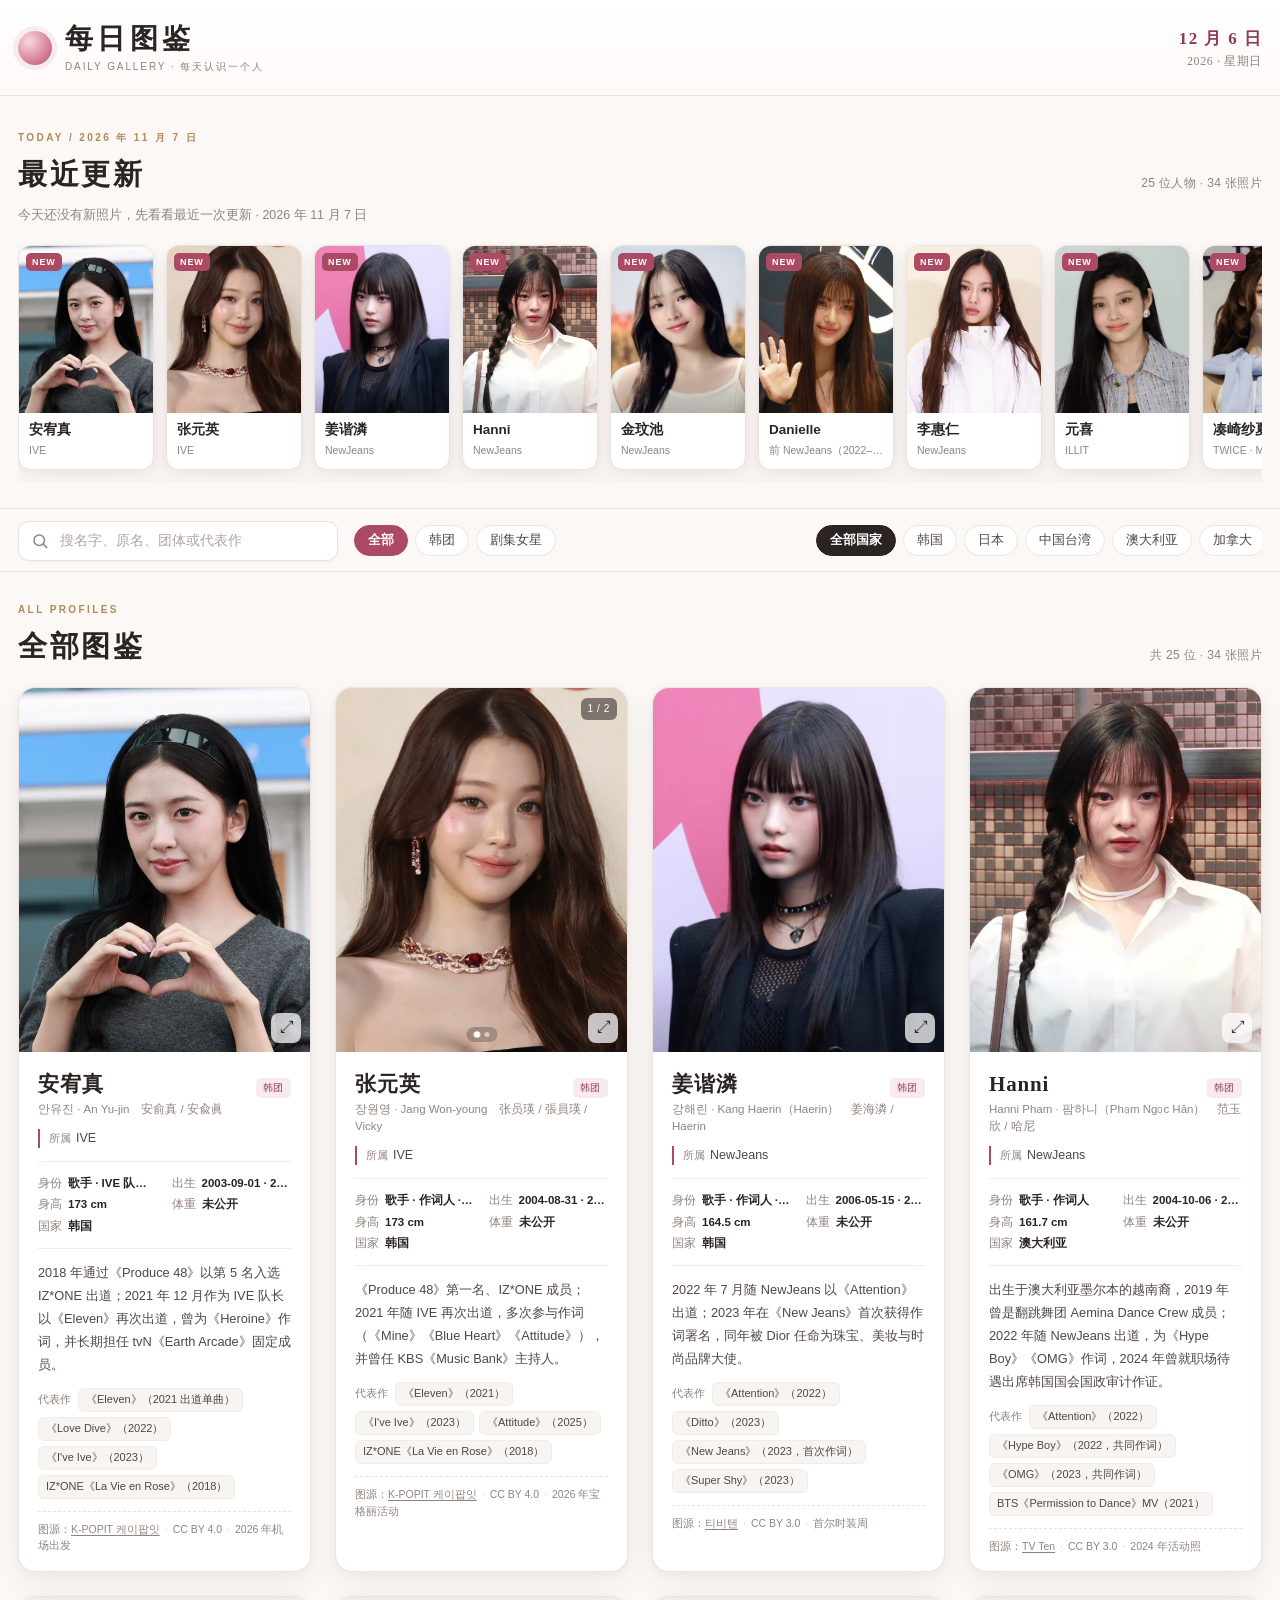
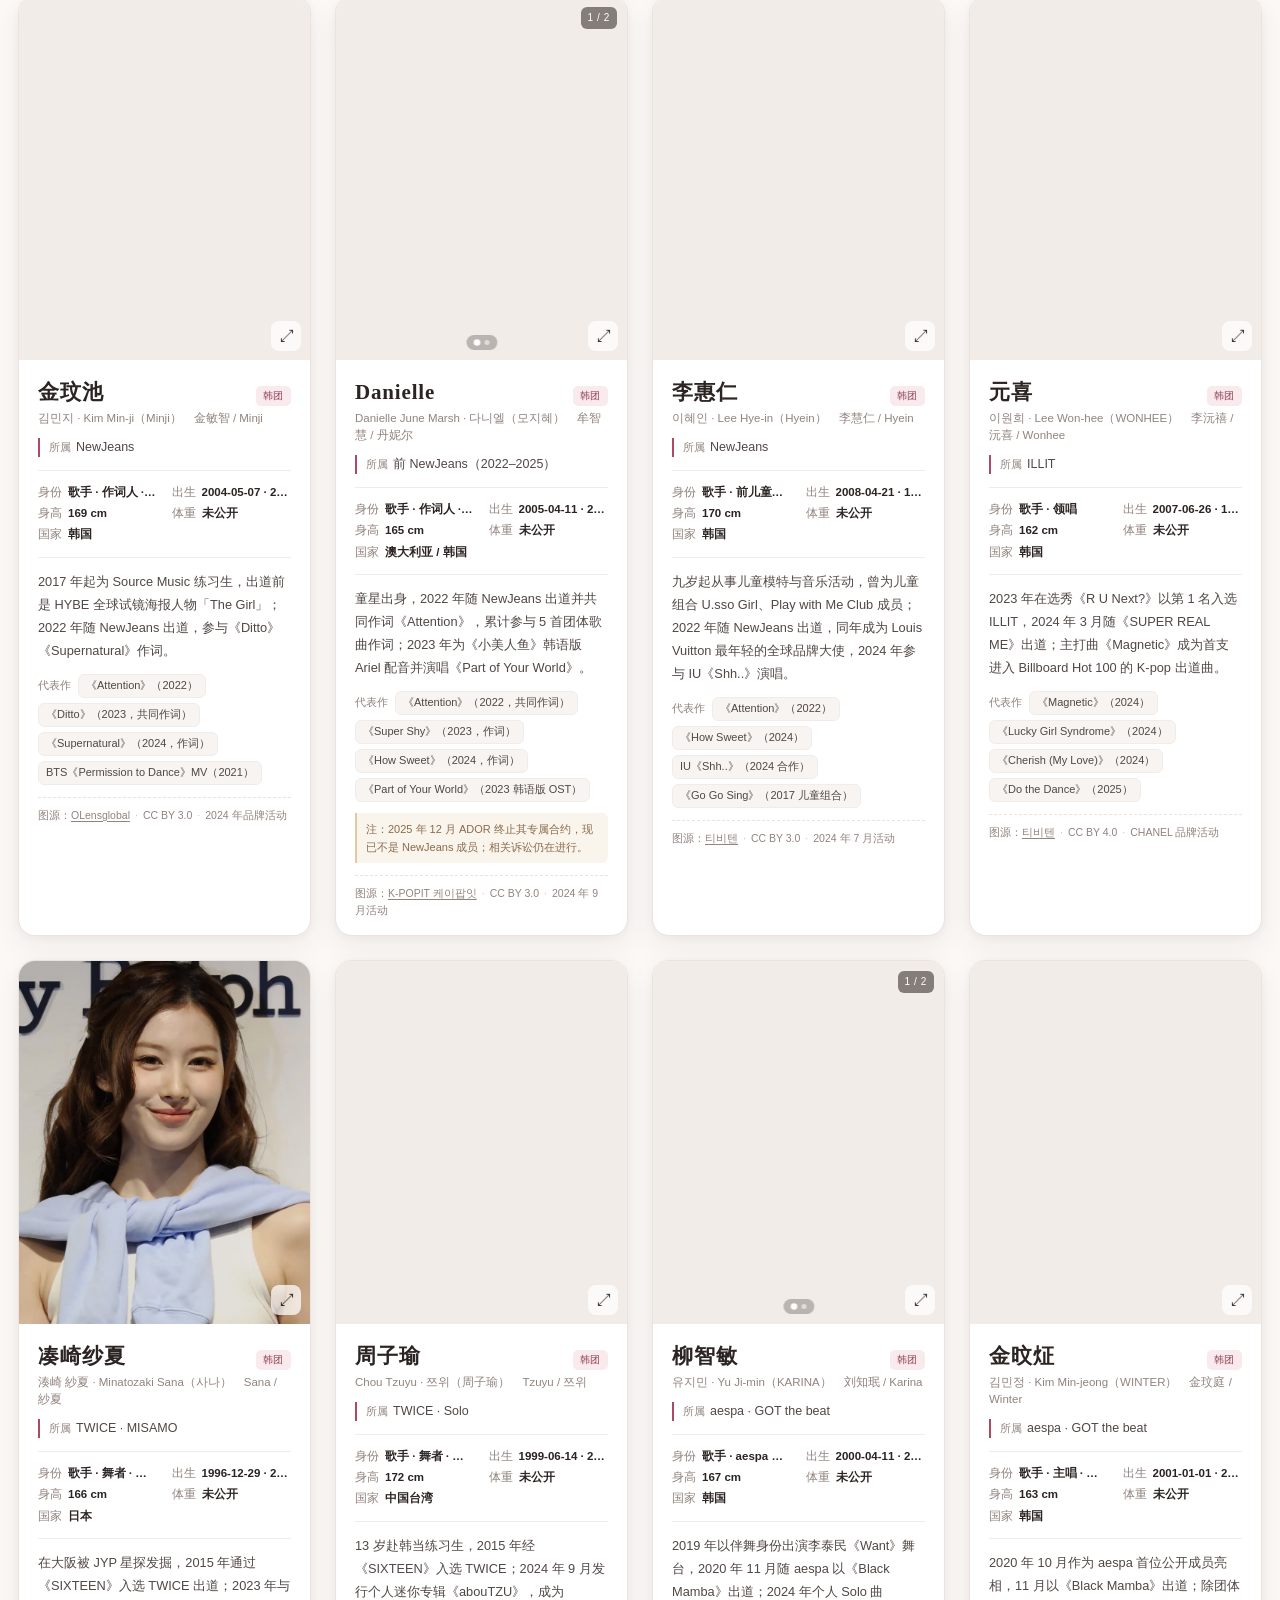
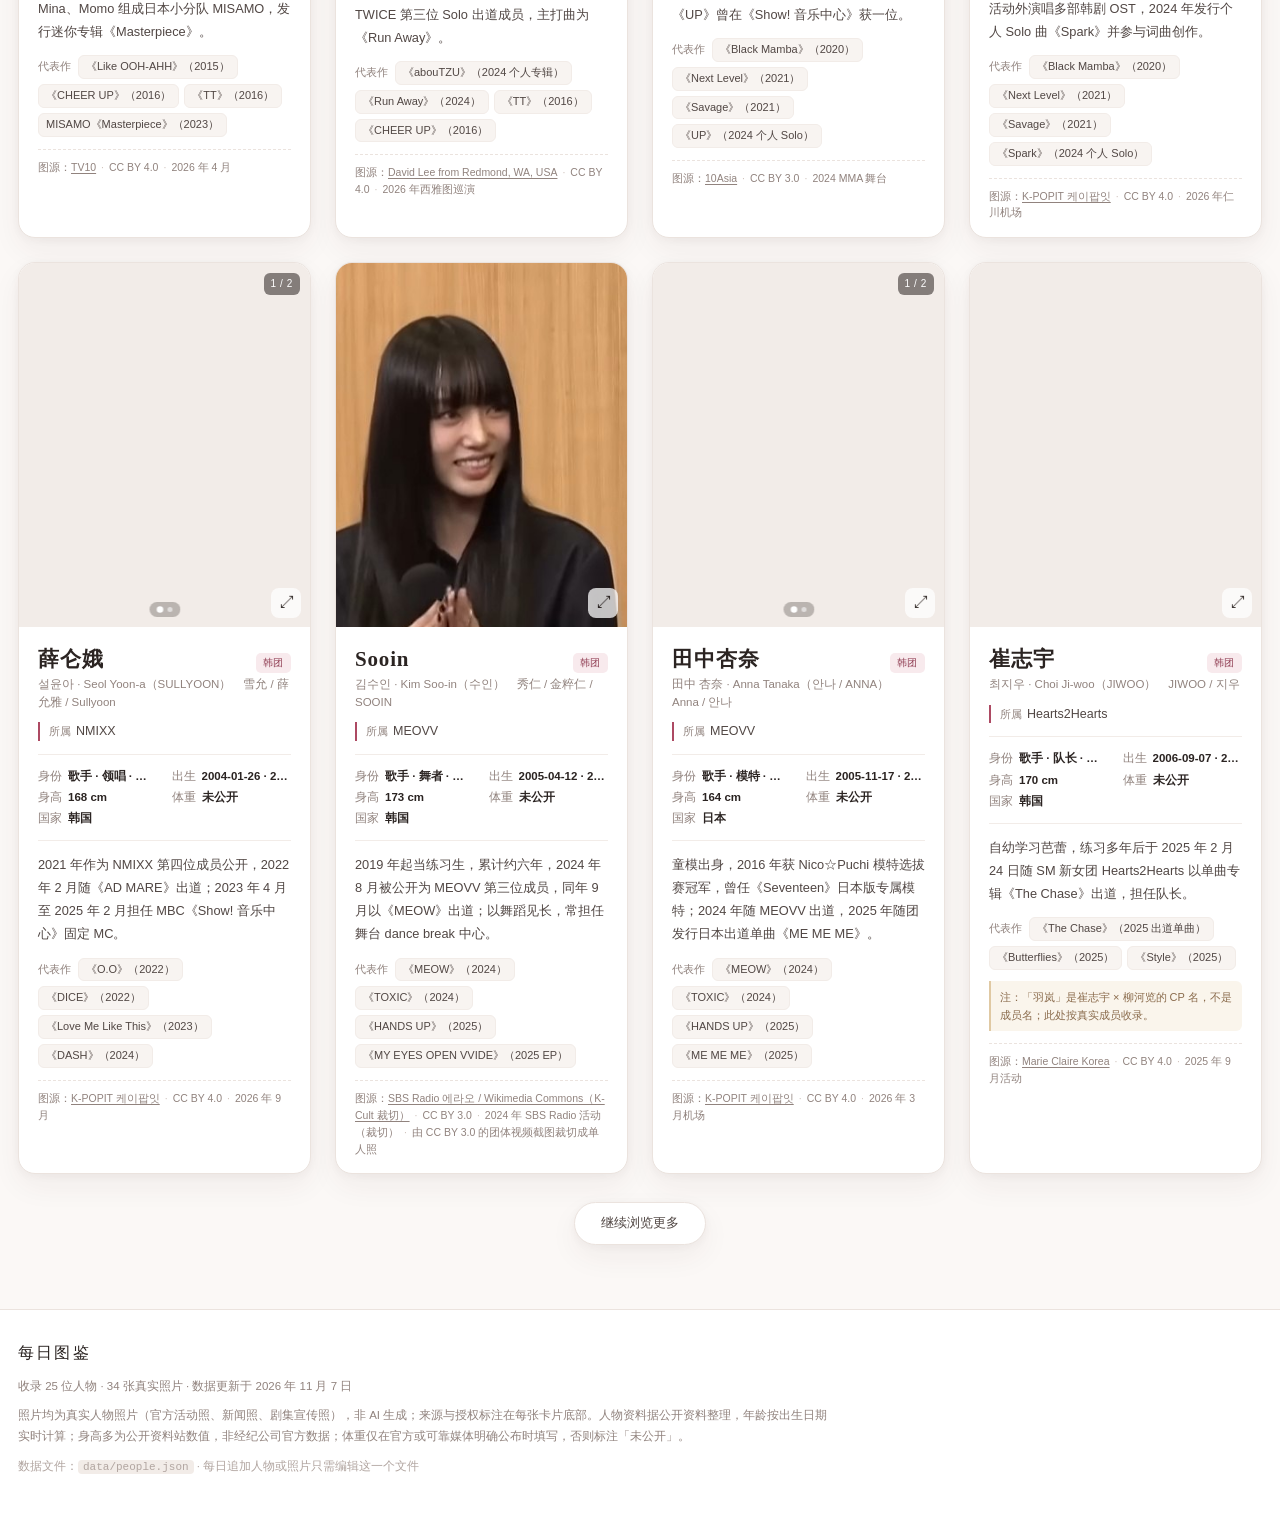
==== index.html @ e7235c6b "每日图鉴：25 位人物 / 34 张真实照片，数据与页面分离" ====
<!DOCTYPE html>
<html lang="zh-CN">
<head>
<meta charset="utf-8">
<meta name="viewport" content="width=device-width, initial-scale=1, viewport-fit=cover">
<meta name="theme-color" content="#fbf8f6">
<meta name="description" content="每日图鉴 — 每天更新的韩团成员与剧集女星人物图鉴，真实照片、中文资料。">
<title>每日图鉴 · Daily Gallery</title>
<link rel="stylesheet" href="styles.css">
</head>
<body>

<header class="site-header">
  <div class="wrap header-inner">
    <div class="brand">
      <span class="brand-mark" aria-hidden="true"></span>
      <div>
        <h1>每日图鉴</h1>
        <p class="brand-sub">DAILY GALLERY · 每天认识一个人</p>
      </div>
    </div>
    <div class="header-date" id="headerDate"></div>
  </div>
</header>

<main>
  <section class="today-section wrap" aria-labelledby="todayTitle">
    <div class="section-head">
      <div>
        <p class="eyebrow">TODAY / <span id="todayDateLabel"></span></p>
        <h2 id="todayTitle">今日更新</h2>
      </div>
      <span class="section-count" id="todayCount"></span>
    </div>
    <p class="section-desc" id="todayDesc"></p>
    <div class="today-strip" id="todayStrip" aria-label="今日更新人物，可左右滑动"></div>
  </section>

  <div class="toolbar" id="toolbar">
    <div class="wrap toolbar-inner">
      <div class="search-box">
        <svg viewBox="0 0 24 24" width="18" height="18" aria-hidden="true"><circle cx="11" cy="11" r="7" fill="none" stroke="currentColor" stroke-width="2"/><path d="M16.5 16.5 21 21" fill="none" stroke="currentColor" stroke-width="2" stroke-linecap="round"/></svg>
        <input id="searchInput" type="search" placeholder="搜名字、原名、团体或代表作" autocomplete="off" aria-label="搜索人物">
        <button id="clearSearch" class="clear-btn" type="button" aria-label="清空搜索" hidden>&times;</button>
      </div>
      <div class="chip-row" id="categoryChips" aria-label="按类别筛选"></div>
      <div class="chip-row" id="countryChips" aria-label="按国家筛选"></div>
    </div>
  </div>

  <section class="gallery-section wrap" aria-labelledby="allTitle">
    <div class="section-head">
      <div>
        <p class="eyebrow">ALL PROFILES</p>
        <h2 id="allTitle">全部图鉴</h2>
      </div>
      <span class="section-count" id="resultCount"></span>
    </div>
    <div class="card-grid" id="cardGrid"></div>
    <div id="emptyState" class="empty-state" hidden>
      <p>没有找到匹配的人物</p>
      <span>换个关键词，或把筛选条件改回「全部」试试</span>
    </div>
    <div class="load-more-wrap">
      <button id="loadMore" class="load-more" type="button" hidden>继续浏览更多</button>
      <div id="sentinel" aria-hidden="true"></div>
      <p class="end-note" id="endNote" hidden>已经看到全部啦 · 明天再来</p>
    </div>
  </section>
</main>

<footer class="site-footer">
  <div class="wrap">
    <p class="footer-title">每日图鉴</p>
    <p id="footerStats"></p>
    <p>照片均为真实人物照片（官方活动照、新闻照、剧集宣传照），非 AI 生成；来源与授权标注在每张卡片底部。人物资料据公开资料整理，年龄按出生日期实时计算；身高多为公开资料站数值，非经纪公司官方数据；体重仅在官方或可靠媒体明确公布时填写，否则标注「未公开」。</p>
    <p class="footer-small">数据文件：<code>data/people.json</code> · 每日追加人物或照片只需编辑这一个文件</p>
  </div>
</footer>

<div class="lightbox" id="lightbox" hidden role="dialog" aria-modal="true" aria-label="照片查看">
  <button class="lb-btn lb-close" id="lbClose" type="button" aria-label="关闭">&times;</button>
  <button class="lb-btn lb-prev" id="lbPrev" type="button" aria-label="上一张">&#8249;</button>
  <figure class="lb-figure">
    <img id="lbImg" src="" alt="">
    <figcaption class="lb-meta">
      <strong id="lbName"></strong>
      <span id="lbCaption"></span>
      <span id="lbCredit"></span>
      <a id="lbSource" href="#" target="_blank" rel="noopener noreferrer">查看原图与授权信息</a>
    </figcaption>
  </figure>
  <button class="lb-btn lb-next" id="lbNext" type="button" aria-label="下一张">&#8250;</button>
</div>

<div id="errorBox" class="error-box" hidden></div>

<script src="app.js"></script>
</body>
</html>
---- styles.css ----
:root{
  --bg:#fbf8f6;
  --surface:#ffffff;
  --ink:#2b2422;
  --ink-soft:#514744;
  --muted:#91837e;
  --line:#ebe3de;
  --line-soft:#f2ece8;
  --accent:#ad4a63;
  --accent-deep:#8e3a50;
  --accent-soft:#f8eaed;
  --gold:#b08b57;
  --shadow:0 2px 8px rgba(70,45,40,.045),0 12px 30px rgba(70,45,40,.055);
  --shadow-hover:0 6px 16px rgba(70,45,40,.08),0 22px 48px rgba(70,45,40,.10);
  --serif:"Noto Serif SC","Songti SC","STSong","SimSun",Georgia,serif;
  --sans:-apple-system,BlinkMacSystemFont,"PingFang SC","Hiragino Sans GB","Microsoft YaHei","Helvetica Neue",Arial,sans-serif;
}
*{box-sizing:border-box}
[hidden]{display:none !important}
html{scroll-behavior:smooth}
body{
  margin:0;background:var(--bg);color:var(--ink);font-family:var(--sans);
  -webkit-font-smoothing:antialiased;text-rendering:optimizeLegibility;
  font-size:15px;line-height:1.6;
}
img{display:block;max-width:100%}
button,input{font:inherit;color:inherit}
button{cursor:pointer}
a{color:var(--accent-deep)}
.wrap{width:100%;max-width:1280px;margin:0 auto;padding:0 18px}

/* ---------- header ---------- */
.site-header{
  background:linear-gradient(180deg,#fff 0%,#fdf9f7 100%);
  border-bottom:1px solid var(--line);
}
.header-inner{
  display:flex;align-items:center;justify-content:space-between;gap:12px;
  padding-top:22px;padding-bottom:20px;
}
.brand{display:flex;align-items:center;gap:13px}
.brand-mark{
  width:34px;height:34px;border-radius:50%;flex:none;
  background:radial-gradient(circle at 32% 30%,#f6d8de,#d98ba0 55%,#ad4a63);
  box-shadow:0 0 0 5px rgba(173,74,99,.09);
}
.brand h1{
  margin:0;font-family:var(--serif);font-size:25px;font-weight:700;
  letter-spacing:.16em;line-height:1.2;
}
.brand-sub{margin:3px 0 0;font-size:10px;letter-spacing:.19em;color:var(--muted);text-transform:uppercase}
.header-date{
  font-family:var(--serif);font-size:12px;color:var(--muted);
  letter-spacing:.05em;text-align:right;white-space:nowrap;
}
.header-date b{display:block;font-size:17px;color:var(--accent-deep);font-weight:600;letter-spacing:.08em}

/* ---------- sections ---------- */
.today-section{padding-top:34px;padding-bottom:26px}
.section-head{display:flex;align-items:flex-end;justify-content:space-between;gap:12px}
.eyebrow{
  margin:0 0 5px;font-size:10px;letter-spacing:.24em;color:var(--gold);
  font-weight:700;text-transform:uppercase;
}
.section-head h2{
  margin:0;font-family:var(--serif);font-size:26px;font-weight:700;letter-spacing:.09em;
}
.section-count{
  font-size:12px;color:var(--muted);letter-spacing:.03em;padding-bottom:4px;white-space:nowrap;
}
.section-desc{margin:8px 0 0;color:var(--muted);font-size:12.5px}
.today-strip{
  display:flex;gap:12px;overflow-x:auto;overflow-y:hidden;
  margin-top:18px;padding:2px 2px 12px;
  scroll-snap-type:x mandatory;-webkit-overflow-scrolling:touch;
  scrollbar-width:thin;
}
.today-strip::-webkit-scrollbar{height:5px}
.today-strip::-webkit-scrollbar-thumb{background:var(--line);border-radius:9px}
.today-card{
  flex:0 0 124px;scroll-snap-align:start;background:var(--surface);
  border:1px solid var(--line);border-radius:13px;padding:0;overflow:hidden;
  text-align:left;box-shadow:var(--shadow);position:relative;
  transition:transform .2s ease,box-shadow .2s ease;
}
.today-card:active{transform:scale(.97)}
.today-card img{width:100%;aspect-ratio:4/5;object-fit:cover;object-position:50% 22%;background:var(--line-soft)}
.today-card .t-body{padding:8px 10px 10px;display:block}
.today-name{display:block;font-size:13.5px;font-weight:700;line-height:1.35;white-space:nowrap;overflow:hidden;text-overflow:ellipsis}
.today-group{display:block;font-size:10.5px;color:var(--muted);margin-top:2px;white-space:nowrap;overflow:hidden;text-overflow:ellipsis}
.today-new{
  position:absolute;top:7px;left:7px;background:var(--accent);color:#fff;
  font-size:9px;font-weight:700;letter-spacing:.1em;padding:2px 6px;border-radius:5px;
}

/* ---------- toolbar ---------- */
.toolbar{
  position:sticky;top:0;z-index:30;
  background:rgba(251,248,246,.93);backdrop-filter:blur(12px);
  -webkit-backdrop-filter:blur(12px);
  border-top:1px solid var(--line);border-bottom:1px solid var(--line);
}
.toolbar-inner{padding-top:12px;padding-bottom:10px}
.search-box{
  display:flex;align-items:center;gap:9px;background:var(--surface);
  border:1px solid var(--line);border-radius:11px;padding:0 12px;height:42px;
  box-shadow:0 1px 3px rgba(70,45,40,.03);
}
.search-box:focus-within{border-color:#d9a9b6;box-shadow:0 0 0 3px var(--accent-soft)}
.search-box svg{color:var(--muted);flex:none}
.search-box input{
  border:0;outline:0;background:transparent;width:100%;font-size:14px;min-width:0;
  -webkit-appearance:none;appearance:none;
}
.search-box input::placeholder{color:#b1a5a0}
.clear-btn{border:0;background:transparent;font-size:22px;line-height:1;color:var(--muted);padding:0 2px}
.chip-row{
  display:flex;gap:7px;overflow-x:auto;padding-top:10px;
  scrollbar-width:none;-webkit-overflow-scrolling:touch;
}
.chip-row::-webkit-scrollbar{display:none}
.chip{
  flex:none;border:1px solid var(--line);background:var(--surface);
  color:var(--ink-soft);border-radius:999px;padding:5px 13px;
  font-size:12.5px;line-height:1.5;white-space:nowrap;
  transition:background .16s,color .16s,border-color .16s;
}
.chip:hover{border-color:#d9a9b6}
.chip.active{background:var(--accent);border-color:var(--accent);color:#fff;font-weight:600}
.chip-row.country .chip.active{background:var(--ink);border-color:var(--ink)}

/* ---------- cards ---------- */
.gallery-section{padding-top:30px;padding-bottom:20px}
.card-grid{display:grid;grid-template-columns:1fr;gap:22px;margin-top:18px}
.card{
  background:var(--surface);border:1px solid var(--line);border-radius:17px;
  overflow:hidden;box-shadow:var(--shadow);
  transition:box-shadow .25s ease,transform .25s ease;
  scroll-margin-top:150px;
}
.card:hover{box-shadow:var(--shadow-hover)}
.card.flash{animation:flash 1.5s ease}
@keyframes flash{0%,100%{box-shadow:var(--shadow)}25%{box-shadow:0 0 0 3px var(--accent-soft),var(--shadow-hover)}}
.card-photo{
  position:relative;overflow:hidden;background:var(--line-soft);
  aspect-ratio:4/5;
}
.photo-track{display:flex;height:100%;transition:transform .35s cubic-bezier(.25,.8,.3,1);touch-action:pan-y}
.photo-track img{
  flex:0 0 100%;width:100%;height:100%;object-fit:cover;
  object-position:50% 22%;background:var(--line-soft);
}
.photo-nav{
  position:absolute;top:50%;transform:translateY(-50%);
  width:30px;height:42px;border:0;border-radius:8px;
  background:rgba(255,255,255,.78);color:var(--ink);
  font-size:25px;line-height:1;display:flex;align-items:center;justify-content:center;
  opacity:0;transition:opacity .2s;backdrop-filter:blur(4px);
}
.card:hover .photo-nav,.card-photo:focus-within .photo-nav{opacity:1}
.photo-nav.prev{left:8px}.photo-nav.next{right:8px}
.photo-nav:hover{background:#fff}
.photo-dots{
  position:absolute;bottom:10px;left:50%;transform:translateX(-50%);
  display:flex;gap:5px;background:rgba(43,36,34,.28);padding:5px 8px;border-radius:999px;
  backdrop-filter:blur(4px);
}
.photo-dots i{width:5px;height:5px;border-radius:50%;background:rgba(255,255,255,.55);display:block}
.photo-dots i.on{background:#fff;transform:scale(1.3)}
.photo-index{
  position:absolute;top:10px;right:10px;background:rgba(43,36,34,.55);color:#fff;
  font-size:10px;letter-spacing:.06em;padding:3px 7px;border-radius:6px;
}
.card-new{
  position:absolute;top:10px;left:10px;background:var(--accent);color:#fff;
  font-size:9.5px;font-weight:700;letter-spacing:.12em;padding:3px 8px;border-radius:6px;
  box-shadow:0 2px 8px rgba(142,58,80,.28);
}
.photo-zoom{
  position:absolute;bottom:9px;right:9px;width:30px;height:30px;border:0;border-radius:8px;
  background:rgba(255,255,255,.82);color:var(--ink);font-size:15px;line-height:1;
  display:flex;align-items:center;justify-content:center;opacity:.9;
}
.card-body{padding:16px 17px 15px}
.name-row{display:flex;align-items:baseline;justify-content:space-between;gap:8px}
.name-row h3{
  margin:0;font-family:var(--serif);font-size:21px;font-weight:700;letter-spacing:.04em;line-height:1.35;
}
.cat-tag{
  flex:none;font-size:10px;letter-spacing:.06em;color:var(--accent-deep);
  background:var(--accent-soft);border-radius:5px;padding:2px 7px;
}
.cat-tag.drama{color:#6a5a2f;background:#f6f0e2}
.original-name{margin:3px 0 0;font-size:11.5px;color:var(--muted);line-height:1.5;word-break:break-word}
.group-line{
  margin:11px 0 0;font-size:12.5px;color:var(--ink-soft);
  border-left:2px solid var(--accent);padding-left:9px;line-height:1.5;
}
.group-line span{color:var(--muted);font-size:11px;margin-right:5px}
.facts{
  display:grid;grid-template-columns:1fr 1fr;gap:0 14px;
  margin-top:13px;padding:11px 0;border-top:1px solid var(--line-soft);border-bottom:1px solid var(--line-soft);
}
.fact{min-width:0;display:flex;gap:6px;font-size:11.5px;line-height:1.85}
.fact .k{color:var(--muted);flex:none}
.fact .v{color:var(--ink);font-weight:600;overflow:hidden;text-overflow:ellipsis;white-space:nowrap}
.fact.wide{grid-column:1/-1}
.bio{margin:12px 0 0;font-size:12.8px;line-height:1.8;color:var(--ink-soft)}
.works{margin-top:12px;display:flex;flex-wrap:wrap;gap:5px;align-items:center}
.works .works-label{font-size:11px;color:var(--muted);margin-right:2px}
.work{
  font-size:11px;line-height:1.45;color:var(--ink-soft);
  background:#f8f4f1;border:1px solid var(--line-soft);
  border-radius:6px;padding:3px 7px;
}
.note{
  margin:11px 0 0;font-size:11px;line-height:1.65;color:#8a6b4c;
  background:#faf5ec;border-left:2px solid #e0c9a3;padding:7px 9px;border-radius:0 6px 6px 0;
}
.credit{
  margin:12px 0 0;padding-top:9px;border-top:1px dashed var(--line);
  font-size:10.5px;line-height:1.6;color:var(--muted);word-break:break-word;
}
.credit a{color:var(--muted);text-decoration:underline;text-underline-offset:2px}
.credit a:hover{color:var(--accent-deep)}
.credit .sep{margin:0 5px;color:#cfc3bd}

/* ---------- load more / empty ---------- */
.load-more-wrap{text-align:center;padding:28px 0 10px}
.load-more{
  border:1px solid var(--line);background:var(--surface);color:var(--ink-soft);
  border-radius:999px;padding:10px 26px;font-size:13px;box-shadow:var(--shadow);
}
.load-more:hover{border-color:#d9a9b6;color:var(--accent-deep)}
.end-note{font-size:11.5px;color:var(--muted);letter-spacing:.06em;margin:8px 0 0}
.empty-state{text-align:center;padding:60px 10px;color:var(--muted)}
.empty-state p{margin:0 0 6px;font-family:var(--serif);font-size:18px;color:var(--ink-soft)}
.empty-state span{font-size:12px}

/* ---------- footer ---------- */
.site-footer{
  margin-top:34px;border-top:1px solid var(--line);background:#fff;
  padding:28px 0 38px;color:var(--muted);font-size:11.5px;line-height:1.85;
}
.footer-title{font-family:var(--serif);font-size:16px;color:var(--ink);letter-spacing:.14em;margin:0 0 8px}
.site-footer p{margin:0 0 8px;max-width:820px}
.site-footer code{background:var(--line-soft);padding:1px 5px;border-radius:4px;font-size:11px}
.footer-small{color:#b1a5a0}

/* ---------- lightbox ---------- */
.lightbox{
  position:fixed;inset:0;z-index:100;background:rgba(24,18,17,.94);
  display:flex;align-items:center;justify-content:center;padding:16px;
}
.lb-figure{margin:0;max-width:min(92vw,760px);display:flex;flex-direction:column;align-items:center;gap:12px}
.lb-figure img{
  max-width:100%;max-height:76vh;object-fit:contain;border-radius:8px;
  box-shadow:0 20px 60px rgba(0,0,0,.5);background:#2a2321;
}
.lb-meta{
  color:#f3eae7;font-size:11.5px;line-height:1.7;text-align:center;
  display:flex;flex-direction:column;gap:2px;max-width:min(92vw,760px);
}
.lb-meta strong{font-family:var(--serif);font-size:16px;letter-spacing:.06em}
.lb-meta span{color:#c2b3ae}
.lb-meta a{color:#e5a9b8;margin-top:4px;font-size:11px}
.lb-btn{
  position:absolute;top:50%;transform:translateY(-50%);
  border:0;background:rgba(255,255,255,.13);color:#fff;
  width:42px;height:52px;border-radius:10px;font-size:30px;line-height:1;
  display:flex;align-items:center;justify-content:center;
}
.lb-btn:hover{background:rgba(255,255,255,.24)}
.lb-prev{left:12px}.lb-next{right:12px}
.lb-close{top:16px;right:16px;transform:none;width:38px;height:38px;font-size:26px;background:transparent}
.error-box{
  margin:24px auto;max-width:640px;padding:16px 18px;border-radius:12px;
  background:#fff3f3;border:1px solid #f0c9c9;color:#8e3a3a;font-size:13px;line-height:1.8;
}

/* ---------- responsive ---------- */
@media (min-width:600px){
  .card-grid{grid-template-columns:repeat(2,minmax(0,1fr));gap:24px}
  .today-card{flex-basis:136px}
  .brand h1{font-size:28px}
}
@media (min-width:940px){
  .card-grid{grid-template-columns:repeat(3,minmax(0,1fr))}
  .card-body{padding:18px 19px 16px}
  .toolbar-inner{display:grid;grid-template-columns:minmax(240px,320px) 1fr 1fr;gap:16px;align-items:center}
  .chip-row{padding-top:0;justify-content:flex-start}
  .search-box{height:40px}
  .section-head h2{font-size:29px}
}
@media (min-width:1240px){
  .card-grid{grid-template-columns:repeat(4,minmax(0,1fr))}
}
@media (max-width:599px){
  .photo-nav{opacity:.85;width:27px;height:38px;font-size:22px;background:rgba(255,255,255,.6)}
  .header-inner{padding-top:16px;padding-bottom:15px}
  .brand h1{font-size:22px}
  .brand-mark{width:28px;height:28px}
  .header-date{font-size:10px}
  .header-date b{font-size:14px}
  .section-head h2{font-size:23px}
  .today-section{padding-top:26px}
  .card-grid{gap:18px}
  .wrap{padding-left:14px;padding-right:14px}
  .lb-prev{left:4px}.lb-next{right:4px}
  .lb-btn{width:34px;height:44px;font-size:24px}
}
@media (prefers-reduced-motion:reduce){
  *{animation-duration:.01ms !important;transition-duration:.01ms !important;scroll-behavior:auto !important}
}
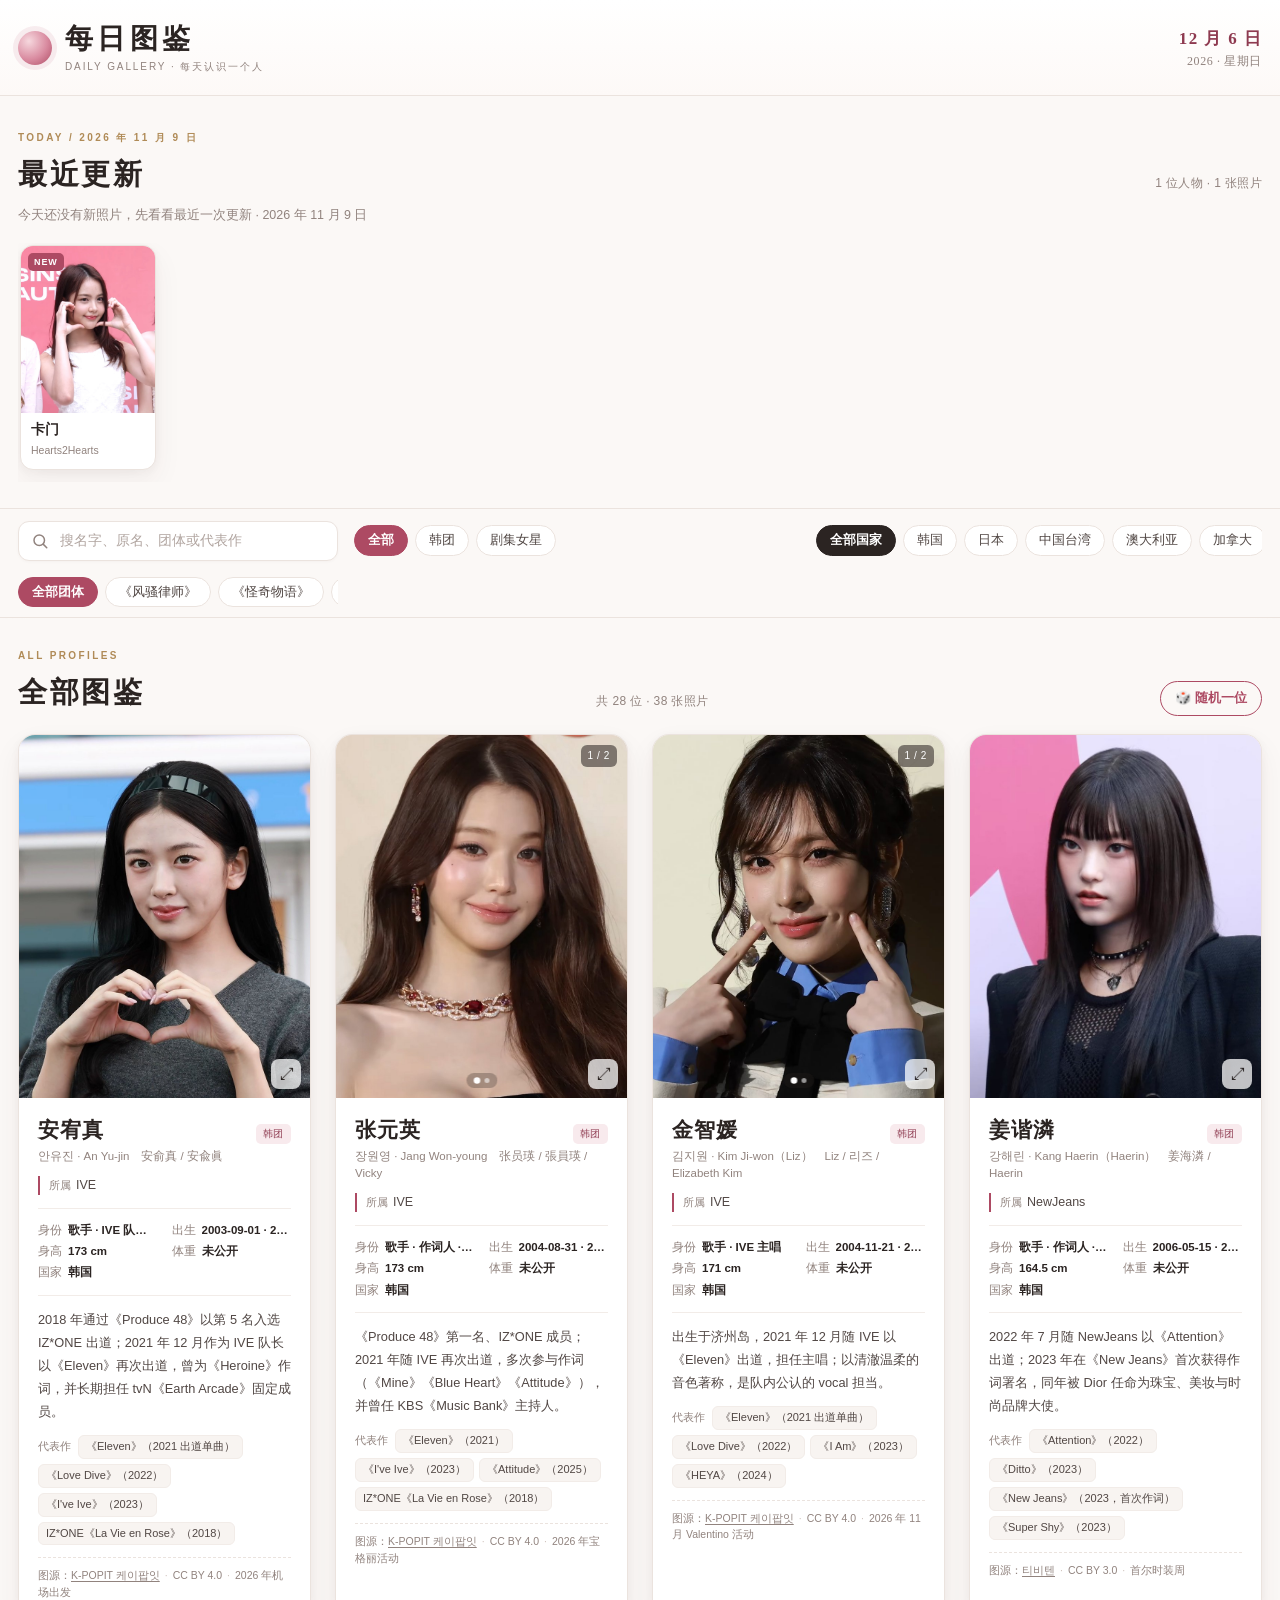
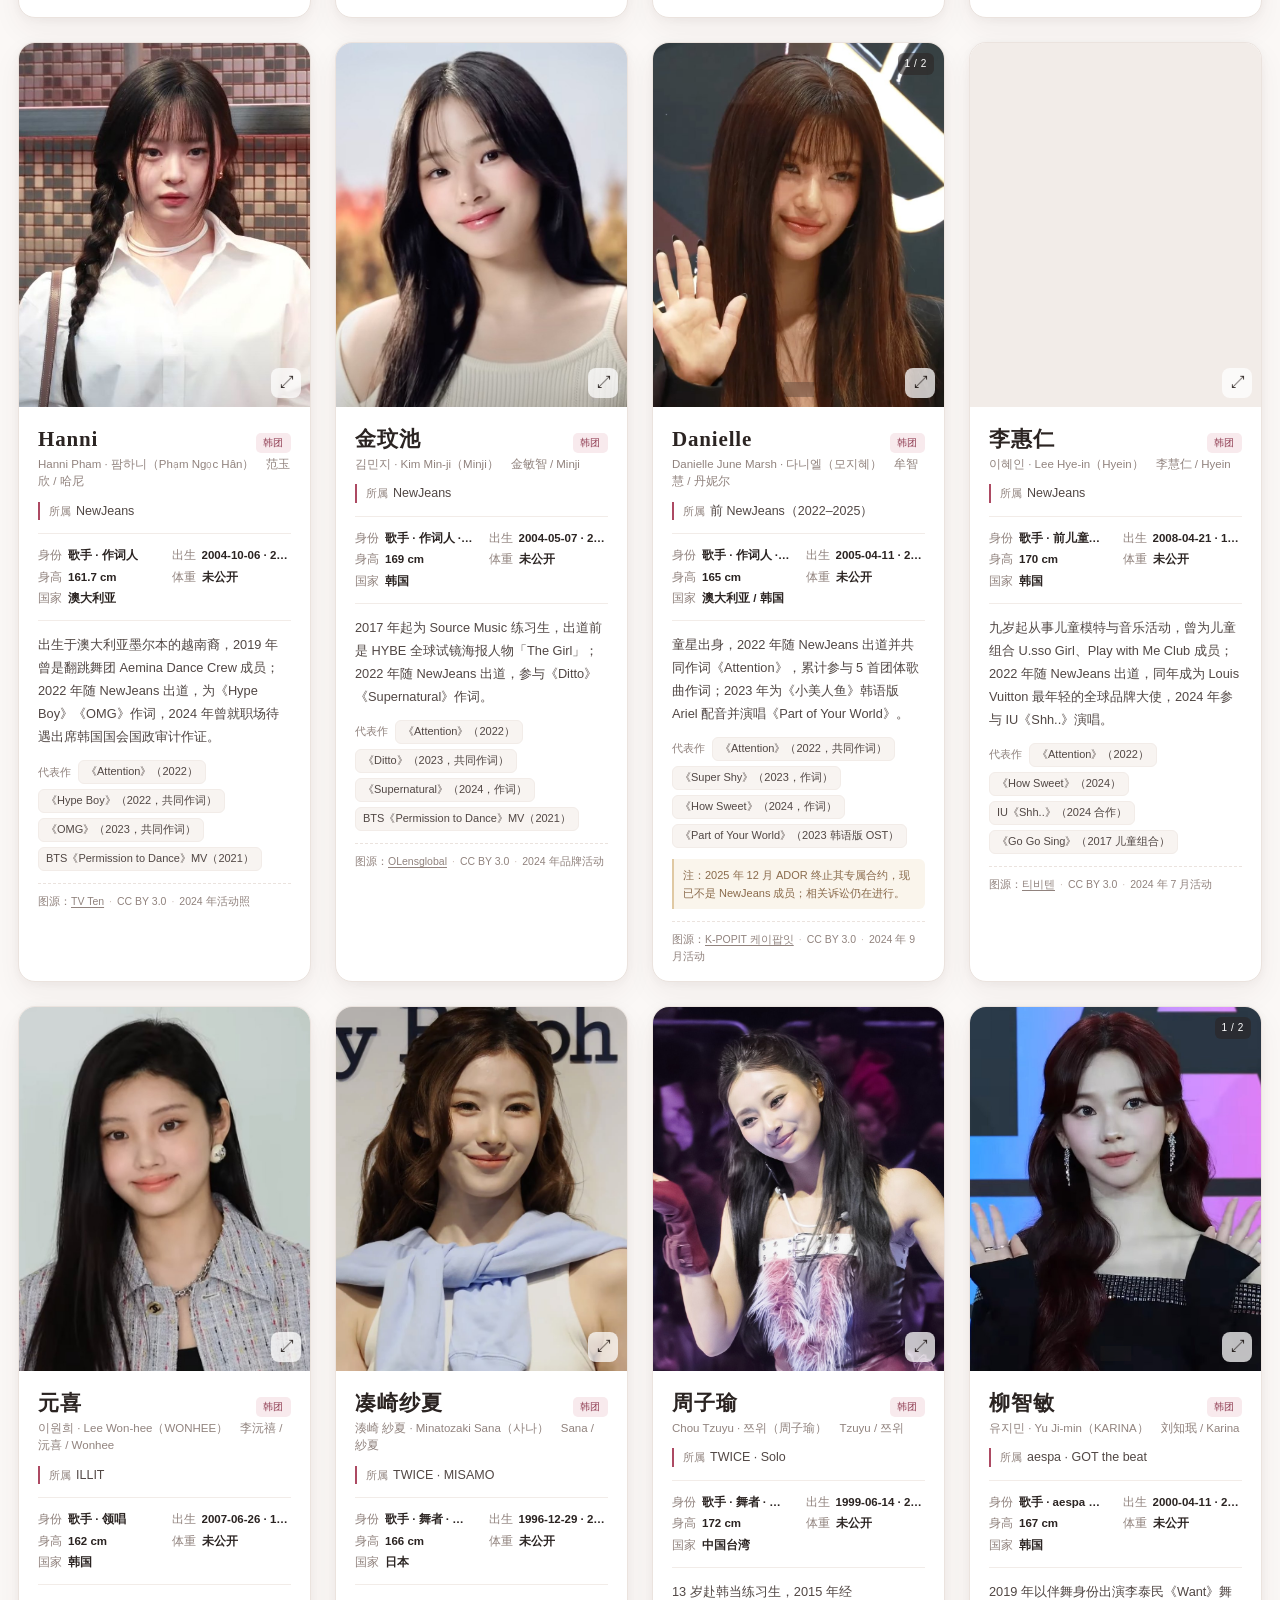
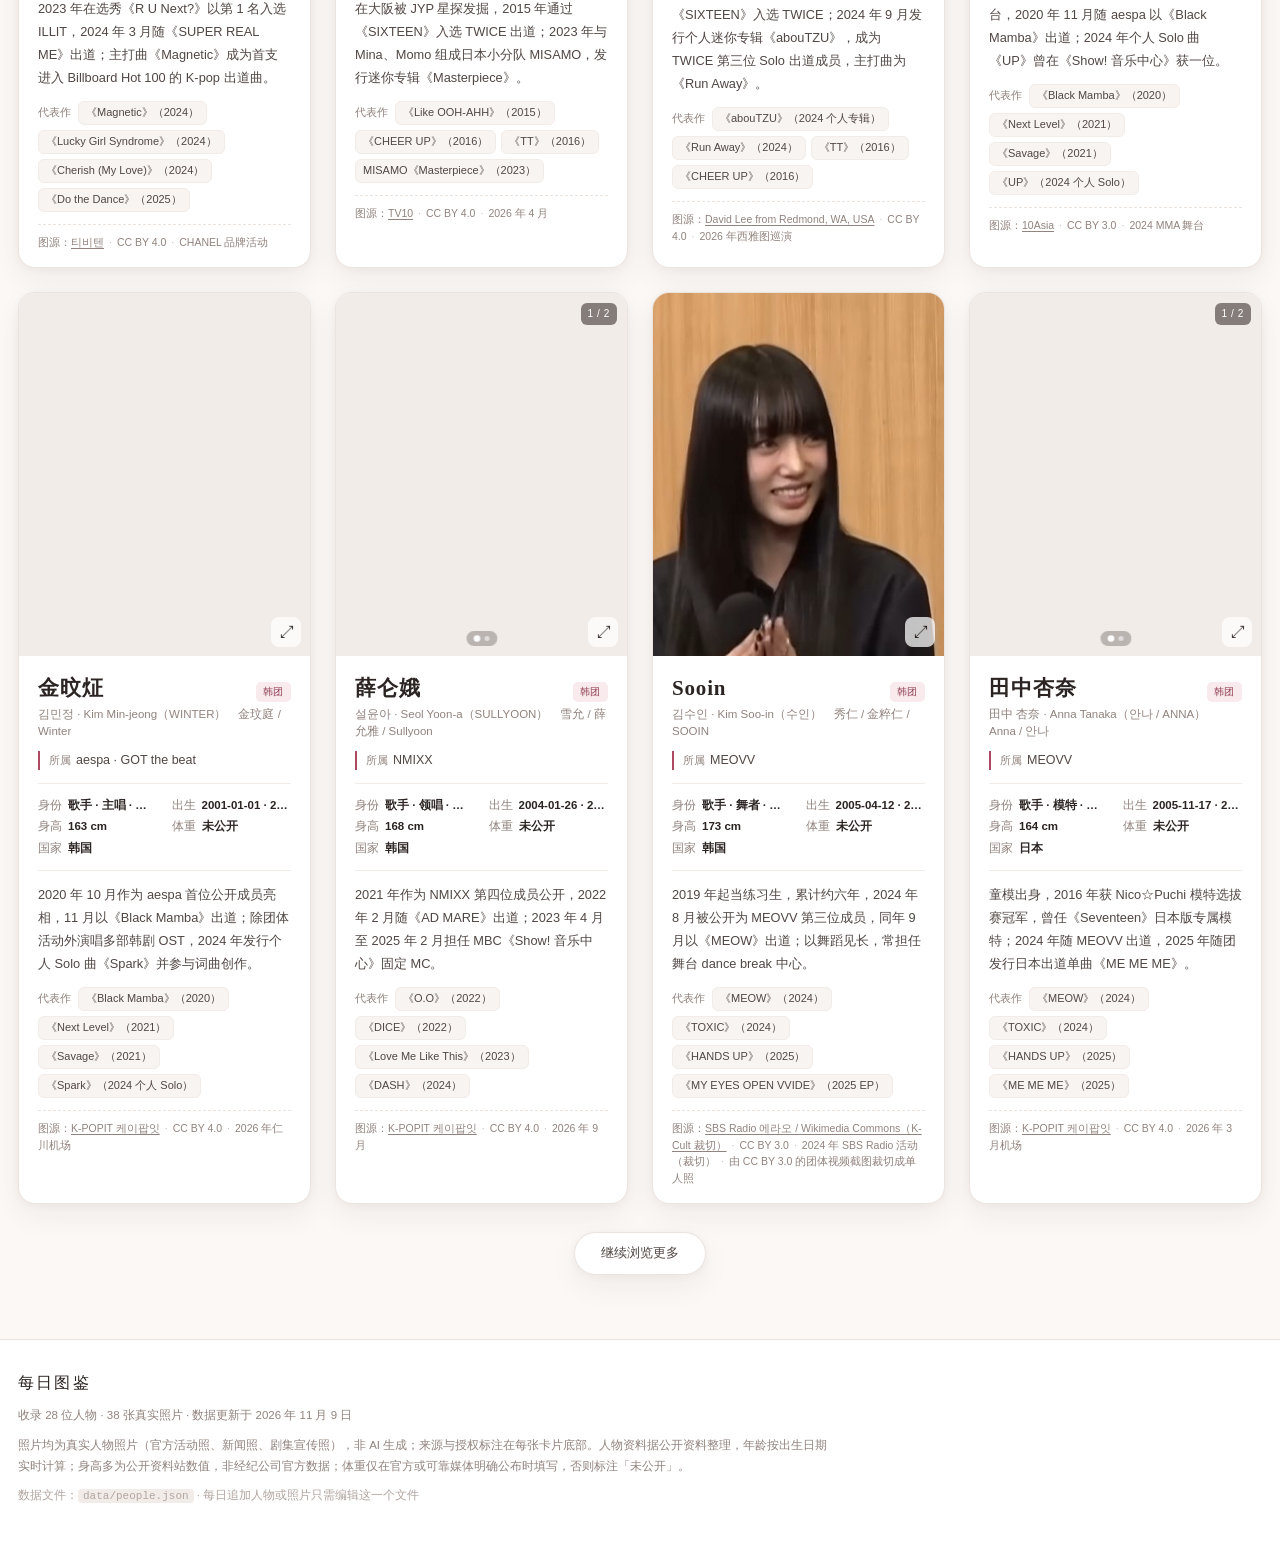
==== commit a8715eec: "feat: 主站筛选补全——团体/组合 chips（按 group 动态收集）+ 🎲 随机一位（滚动定位+高亮/开灯箱）；国家筛选与人数统计已有" ====
--- a/index.html
+++ b/index.html
@@ -45,6 +45,7 @@
       </div>
       <div class="chip-row" id="categoryChips" aria-label="按类别筛选"></div>
       <div class="chip-row" id="countryChips" aria-label="按国家筛选"></div>
+      <div class="chip-row" id="groupChips" aria-label="按团体筛选"></div>
     </div>
   </div>
 
@@ -55,6 +56,7 @@
         <h2 id="allTitle">全部图鉴</h2>
       </div>
       <span class="section-count" id="resultCount"></span>
+      <button id="randomBtn" class="btn random-btn" type="button" title="随机跳到一位图鉴人物">🎲 随机一位</button>
     </div>
     <div class="card-grid" id="cardGrid"></div>
     <div id="emptyState" class="empty-state" hidden>
--- a/styles.css
+++ b/styles.css
@@ -312,3 +312,17 @@
 @media (prefers-reduced-motion:reduce){
   *{animation-duration:.01ms !important;transition-duration:.01ms !important;scroll-behavior:auto !important}
 }
+
+/* 随机按钮（任务：随机跳到一位人物） */
+.random-btn {
+  border: 1px solid var(--accent, #7c86c9);
+  background: transparent;
+  color: var(--accent, #7c86c9);
+  border-radius: 999px;
+  padding: 6px 14px;
+  font-size: 13px;
+  cursor: pointer;
+  font-weight: 600;
+}
+.random-btn:hover { background: var(--accent, #7c86c9); color: #fff; }
+.card.random-hit { outline: 3px solid var(--accent, #7c86c9); outline-offset: 3px; transition: outline-color .3s; }
